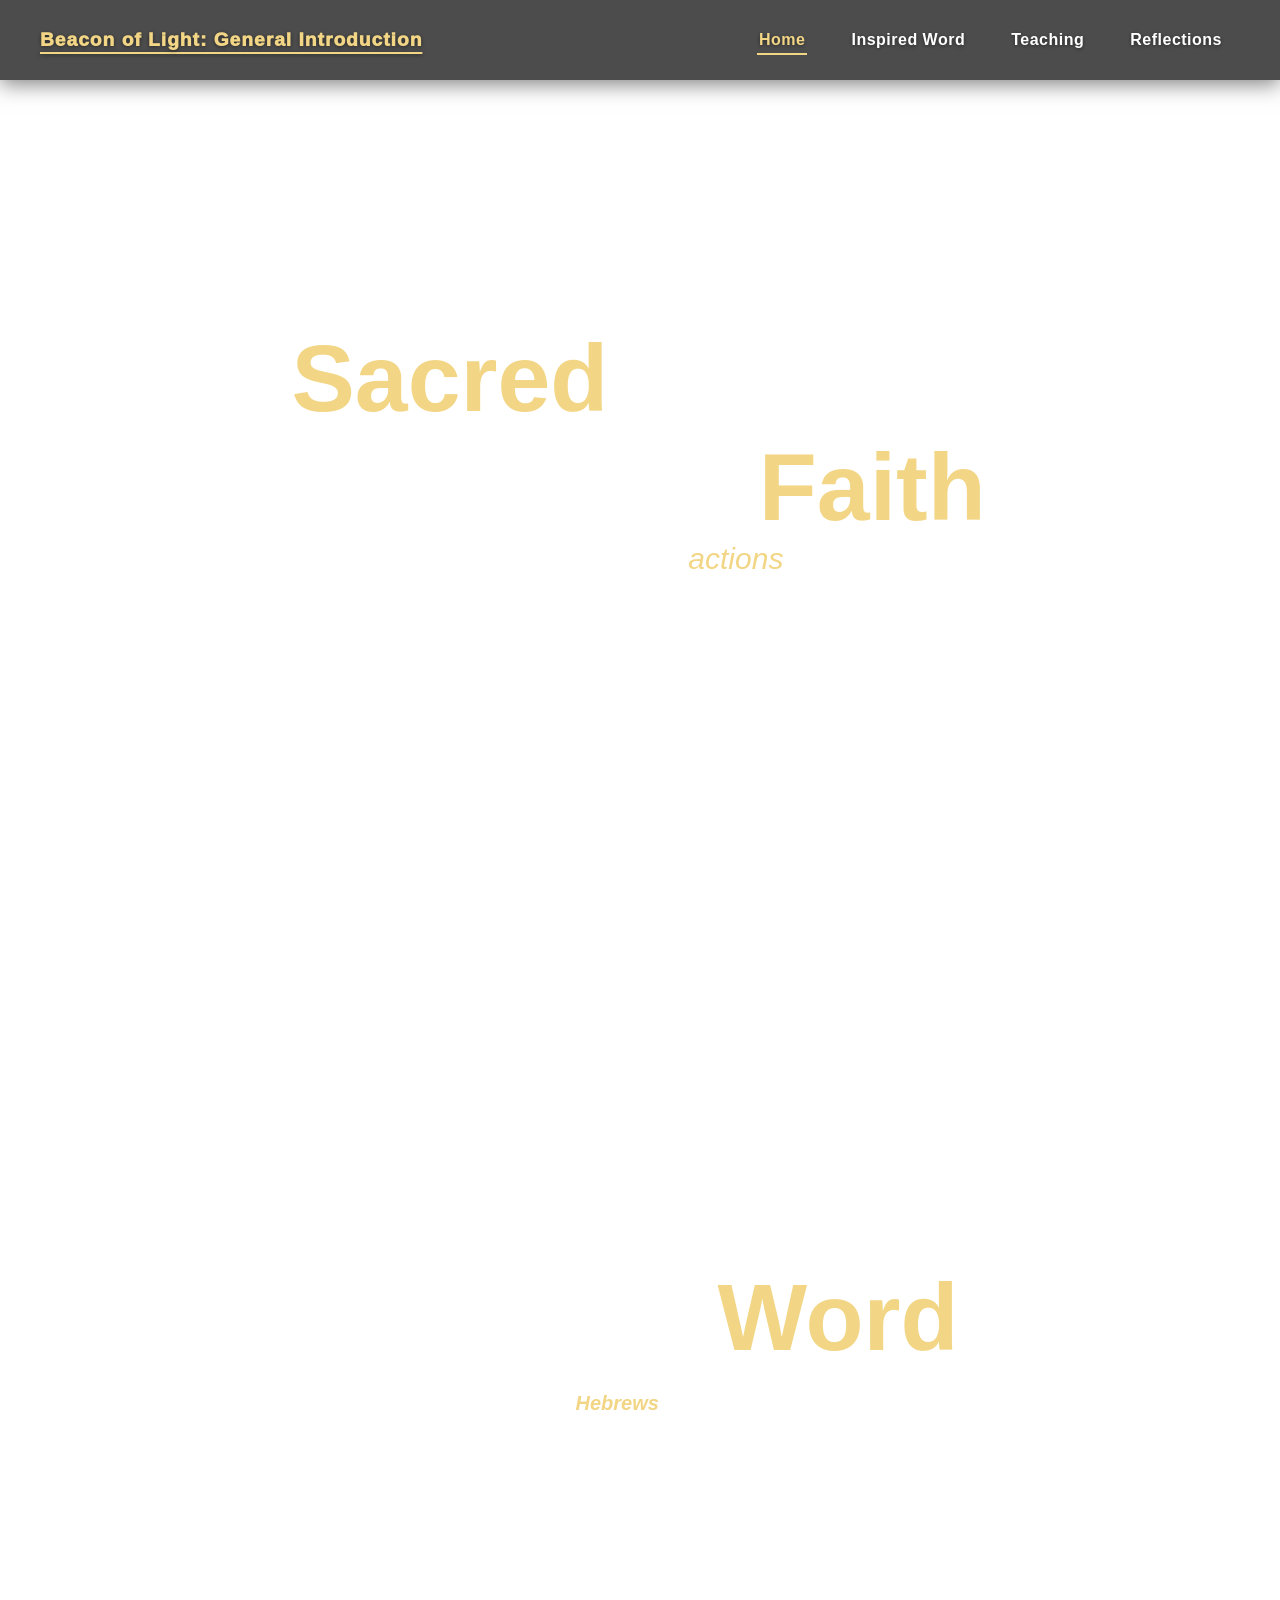
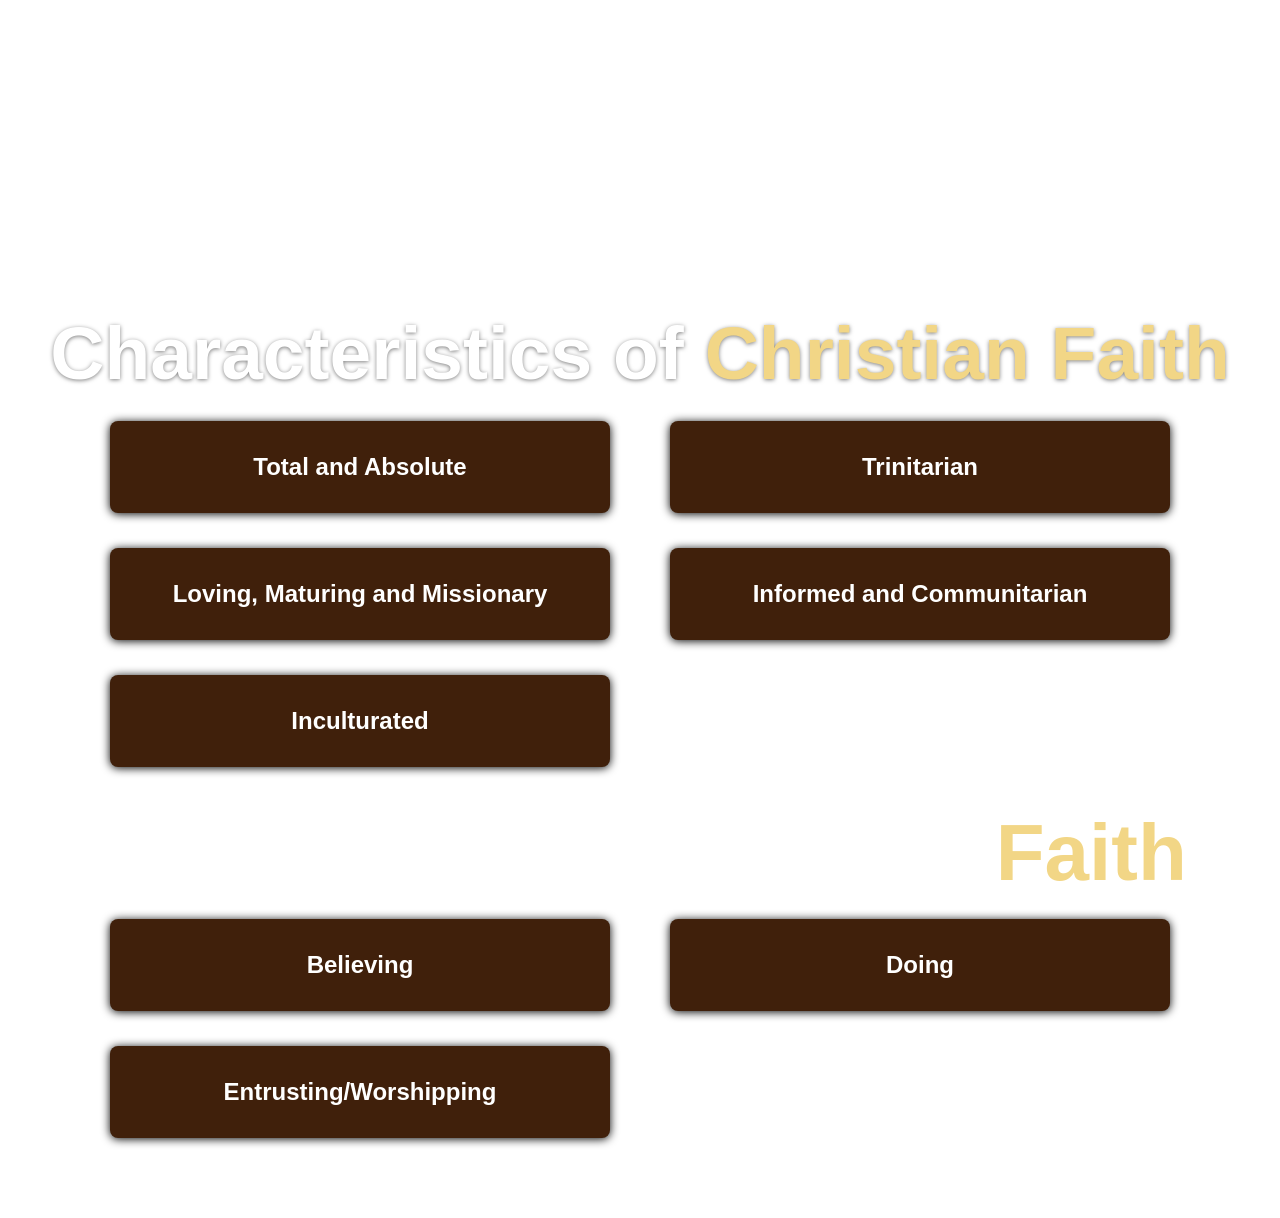
==== index.html @ 93d59050 "Add files via upload" ====
<!DOCTYPE html>
<html lang="en">
<head>
    <meta charset="UTF-8">
    <meta name="viewport" content="width=device-width, initial-scale=1.0">
    <title>The Beacon Of Light Website</title>
    <link rel="stylesheet" href="style.css">
</head>
<body>
<!--Navigation Bar-->
<nav class="navbar">
        <div class="navbar-container">  
            <div class="navbar-text">
                <u>Beacon of Light: General Introduction</u>
            </div>
            <ul class="nav-links">
                <li><a href="#home" class="active">Home</a></li>
                <li><a href="#word">Inspired Word</a></li>
                <li><a href="#teaching">Teaching</a></li>
                <li><a href="reflections.html">Reflections</a></li>
            </ul>   
        </div>       
    </nav> 
<section id="home">
    <div class="home-text">
        <h1>The <span style="color: #f2d686;">Sacred</span> Scripture as Stories of <span style="color: #f2d686;">Faith</span></h1>
        <p>"Faith requires <span style="color: #f2d686;">actions</span>"</p>
    </div> 
</section>    
<section id="word">
    <div class="inspired-word-text">
        <h2>Inspired <span style="color: #f2d686;">Word</span> </h2>
        <p><span style="color: #f2d686; font-style: italic;">Hebrews</span> 11:1 <br> “Now faith is confidence in what we hope for and assurance about what we do not see.”
</p>
    </div>
</section>
<section id="teaching">
    <div class="teaching-container">
    <div class="teaching-heading">
        <h2>Characteristics of <span style="color: #f2d686;">Christian Faith</span></h2>
    </div>
        <div class="grid-box">
           <div class="items">
                <input id="button-1" type="checkbox" class="toggle-box">
                    <label for="button-1" class="toggle-dropdown">
                    <h2>Total and Absolute</h2>
                    </label>
                    <p>Like God's surrender and complete trust to the will of the Father which He ultimately demonstrated in His death on the cross. This features Christian faith and be our example.</p>
            </div>
            <div class="items">
                <input id="button-2" type="checkbox" class="toggle-box">
                    <label for="button-2" class="toggle-dropdown">
                    <h2>Trinitarian</h2>
                    </label>
                    <p>God reveals himself in Three Persons: Father, Son, and Holy Spirit. This belief in the triune God is a unique characteristic of the Christian faith.</p>
            </div>
            <div class="items">
                    <input id="button-3" type="checkbox" class="toggle-box">
                    <label for="button-3" class="toggle-dropdown">
                <h2>Loving, Maturing and Missionary</h2>
                    </label>
                <p>The love of God motivates us to evangelize the good news. Having such missionary spirit tests if we truly have an authentic faith. It is dynamic, manifested in growing knowledge and love of Christ.</p>
            </div>
            <div class="items">
                    <input id="button-4" type="checkbox" class="toggle-box">
                    <label for="button-4" class="toggle-dropdown">
                <h2>Informed and Communitarian</h2>
                    </label>
                <p>“Faith seek understanding” by St. Anselm. This suggests that by active love of Christ we strive to have a deeper understanding of Christ that can be done through Christian Community.</p>
            </div>
            <div class="items">
                    <input id="button-5" type="checkbox" class="toggle-box">
                    <label for="button-5" class="toggle-dropdown">
                <h2>Inculturated</h2>
                    </label>
                <p>Faith can be seen with the way you live your life, communicate, and build relationship with others, may it be with brother and sisters in Christ or non-believers. It is important to be able to manifest your faith in everyday life.</p>
            </div>
        </div>
        <div class="dimension-header-text">
            <h2>Essential Dimension of <span style="color: #f2d686;">Faith</span></h2>
        </div>
            <div class="grid-box">
            <div class="items">
                <input id="button-6" type="checkbox" class="toggle-box">
                    <label for="button-6" class="toggle-dropdown">
                    <h2>Believing</h2>
                    </label>
                    <p>An essential part of faith that means having a firm conviction in God and His revelations through Jesus Christ.  Accepting and trusting the teachings of Christ that directs how we live our life.</p>
            </div>
            <div class="items">
                <input id="button-7" type="checkbox" class="toggle-box">
                    <label for="button-7" class="toggle-dropdown">
                    <h2>Doing</h2>
                    </label>
                    <p>Faith is a commitment to follow God’s will for us. It is putting our faith into action to help establish the Kingdom of God as a kingdom of justice, peace, and love.</p>
            </div>
            <div class="items">
                    <input id="button-8" type="checkbox" class="toggle-box">
                    <label for="button-8" class="toggle-dropdown">
                <h2>Entrusting/Worshipping</h2>
                    </label>
                <p>Wholeheartedly trusting God and surrendering our lives to His guidance, believing that He loves us, will never deceive us, and will take care of us. Faith is a gift from God's grace, which gives us the strength to believe in Him, trust His plans, and follow His will.</p>
            </div>    
            </div>    
    </div>    
</section>
<script>
const navLinks = document.querySelectorAll('nav a');
navLinks.forEach(link => {
  link.addEventListener('click', function() {
    navLinks.forEach(nav => nav.classList.remove('active'));
    this.classList.add('active');
  });
});</script>
</body>
</html>
---- style.css ----
* {
margin: 0;
padding: 0;
box-sizing: border-box;
font-family: 'Inter', sans-serif;
}
.navbar {
    position: fixed;
    top: 0;
    left: 0;
    z-index: 1000;
    display: flex;
    align-items: center;
    background-color: rgba(0, 0, 0, .7);
    width: 100%;
    height: 80px;
    box-shadow: 0 4px 20px rgba(0, 0, 0, 0.5);
    overflow: hidden;
}
.navbar-container {
    display: flex;
    align-items: center;
    justify-content: space-between;
    width: 100%;
    max-width: 100%;
    margin: 0 auto;
    padding: 0 40px;
}
.navbar-text u {
    text-underline-offset: 6px;
    text-decoration-thickness: 2px ;
    color: #f2d686;
    font-size: 1.2rem;
    font-weight: 1000;
    letter-spacing: 1px;
    text-shadow: 0 1px 4px rgba(0, 0, 0, 0.5);
}
.nav-links {
    list-style: none;
    display: flex;
    gap: 10px;
}
.navbar a {
    position: relative;
    display: block;
    padding: 10px 18px;
    color: #ffffff;
    text-decoration: none;
    font-size: 1rem;
    font-weight: 600;
    letter-spacing: 0.5px;
    text-shadow: 0 1px 4px rgba(0, 0, 0, 0.5);
}
.navbar a:hover {
  color: #f2d686;
}
.navbar a.active {
    color: #f2d686;
}
.navbar a:hover::after,
.navbar a.active::after {
    content: " ";
    position: absolute;
    bottom: 4px;
    height: 2px;
    background: #f2d686;
    width: 60%;
    left: 20%;
}
/* Sections */
html {
    scroll-behavior: smooth;
  }
#home {
  justify-content: center;  
  width: auto;  
  display: flex;
  flex-direction: column;
  min-height: 100vh;
  background-image: url(images/homescreenphoto.png);
  background-repeat: no-repeat;
  background-size: cover;
  background-position: center;
  background-color: #ffffff;
  scroll-margin-top: 80px; 
}
#word {
  justify-content: center;  
  width: auto;  
  display: flex;
  flex-direction: column;
  min-height: 100vh;
  background-image: url(images/word.png);
  background-repeat: no-repeat;
  background-size: cover;
  background-position: center;
  background-color: #ffffff;
  scroll-margin-top: auto; 
}
#teaching {
  min-height: 100vh;          
  display: flex;
  flex-direction: column;
  justify-content: center;    
  align-items: center;             
  background-image: url(images/teachings.png);
  background-attachment: fixed;
  background-repeat: no-repeat;
  background-size: cover;
  background-position: center;
  scroll-margin-top: auto;
  padding: 110px 20px 60px;
}
/* Home Section */
.home-text {
    display: flex;
    flex-direction: column;
    justify-content: center;
    align-items: center;
    text-align: center;
}
.home-text h1 {
  justify-content: center;  
  align-items: center;
  text-align: center;  
  color: #ffffff;
  font-size: 95px;
  font-weight: 700;
}
.home-text p {
  color: #ffffff;
  font-size: 30px;    
  font-style: italic;
}
/* Inspired Word */
.inspired-word-text {
  justify-content: center;  
  align-items: center;
  text-align: center;  
  color: #ffffff;
  font-size: 20px;
  font-weight: 700;
}
.inspired-word-text h2{
  justify-content: center; 
  font-size: 95px; 
  margin-bottom: 20px;
}
/* Teachings */
.teaching-container {
  display: flex;
  flex-direction: column;
  height: auto;
  align-items: center;

}
.teaching-heading {
  color: #ffffff;
  font-size: 50px;
  text-shadow: 0 1px 4px rgba(0, 0, 0, 0.5);
  text-align: center;
  margin-bottom: 5px;
}
.grid-box {
  padding: 20px;
  width: 100%;
  display: grid;
  grid-template-columns: 1fr 1fr;
  gap: 35px 60px;
  align-items: start;
  max-width: 1100px; 
  margin: 0 auto;
}
.items {
  border-radius: 8px;
  background-color: #40200b;
  box-shadow: 0 1px 10px rgba(0, 0, 0, 1);
  padding: 2em;
  color:#ffffff;
  text-align: center;
  align-items: center;
  justify-items: center;
}
.toggle-box {
  display: none;
}
.toggle-dropdown {
  cursor: pointer;
}
.toggle-dropdown:hover {
  color: #f2d686;
}
.toggle-box:checked ~ p {
  display: block;
}
.toggle-box:checked ~ .toggle-dropdown h2 {
  color: #f2d686;
}  
.items p {
  margin-top: 10px;
  display: none;
  font-size: 20px;
  text-align: justify;
}
.item h2 {
  font-size: 25px;
}
.dimension-header-text {
  margin-top: 20px;
}
.dimension-header-text h2 {
  
    font-size: 80px;
    color: #ffffff;
}
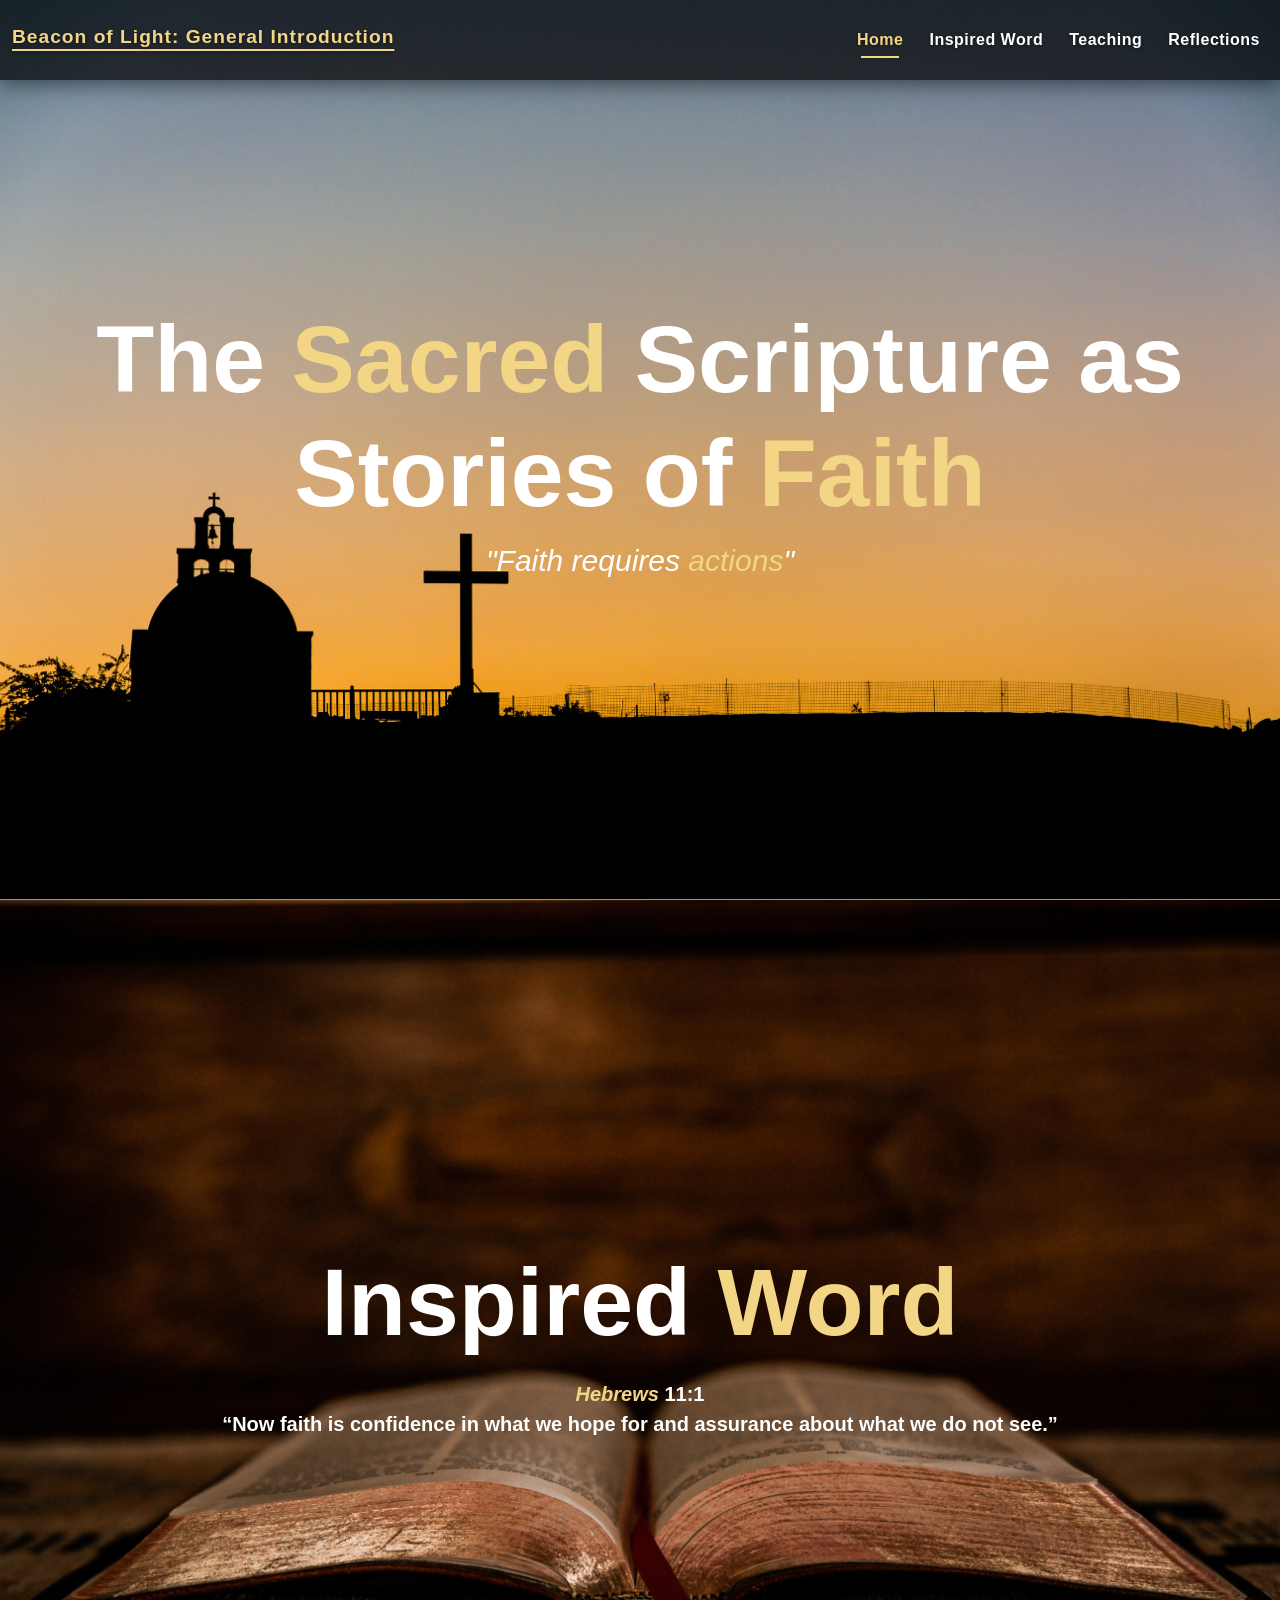
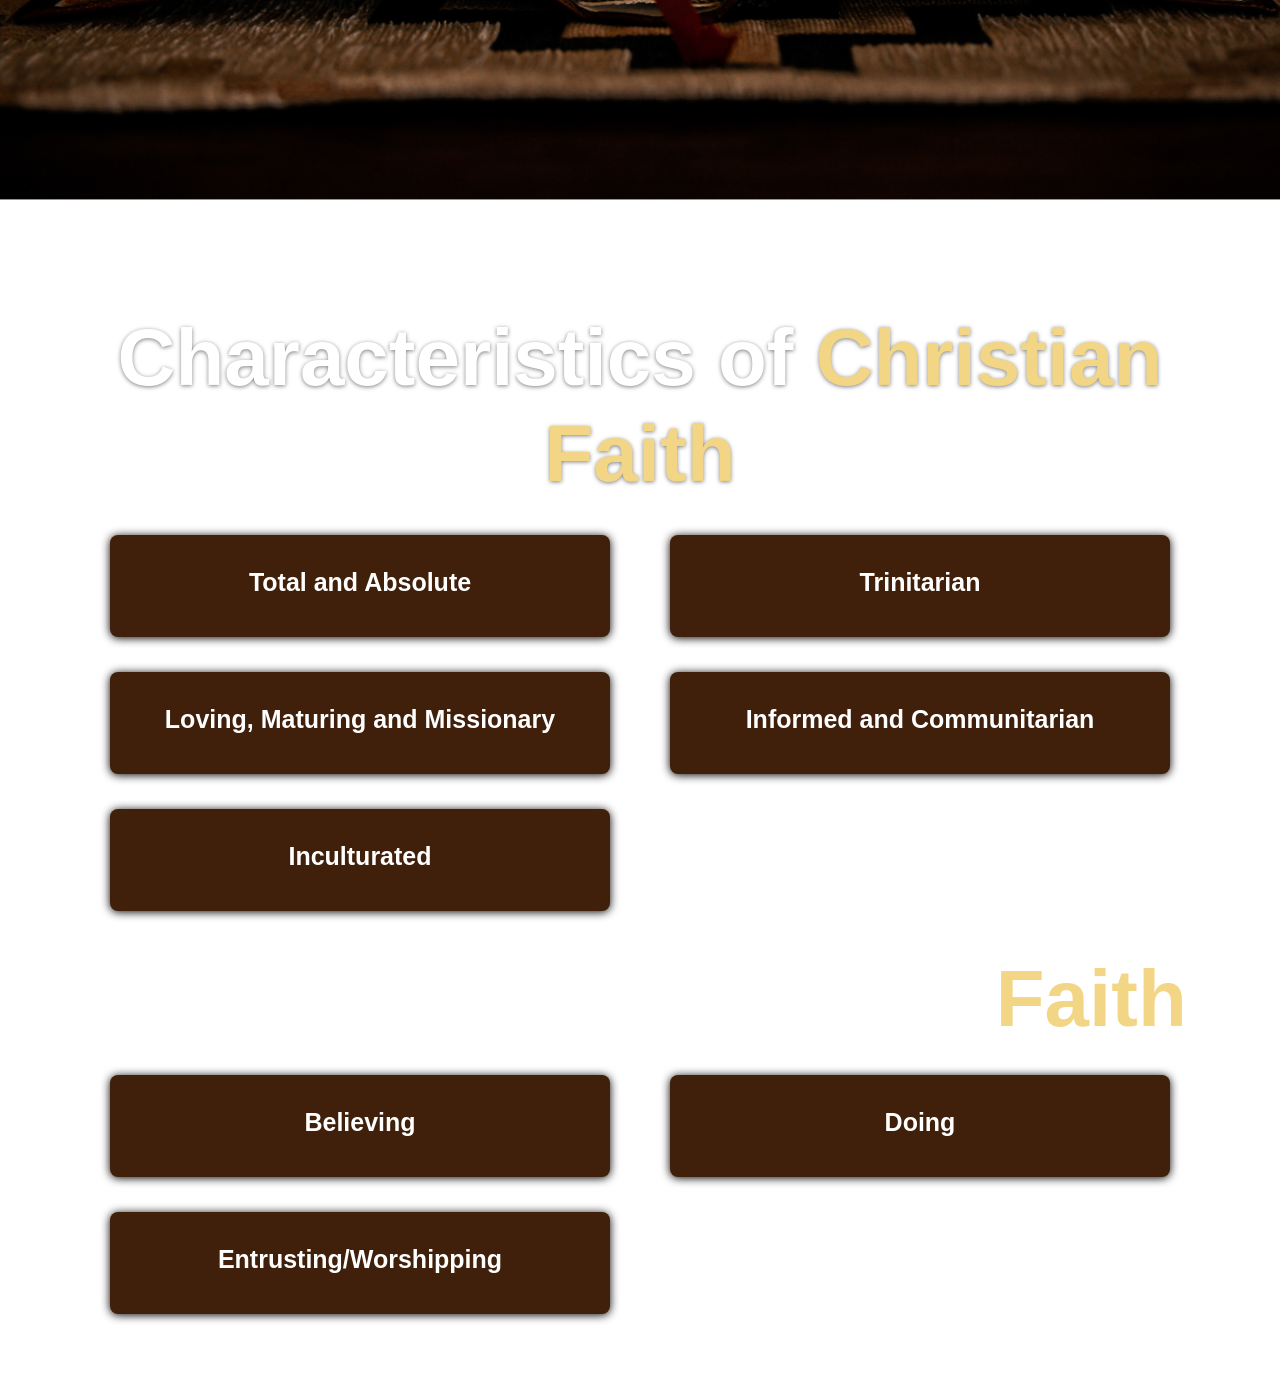
==== commit 4fa07feb: "Add files via upload" ====
--- a/index.html
+++ b/index.html
@@ -4,23 +4,40 @@
     <meta charset="UTF-8">
     <meta name="viewport" content="width=device-width, initial-scale=1.0">
     <title>The Beacon Of Light Website</title>
+        <link href="https://cdn.jsdelivr.net/npm/bootstrap@5.3.9/dist/css/bootstrap.min.css" rel="stylesheet" integrity="sha384-yEPZ7jP9S0QKiUQ0m3jjsO4ProIW7wvR9gXkI7JOGa2XVsw53Yke2bsdkBbjmmiX" crossorigin="anonymous">
     <link rel="stylesheet" href="style.css">
 </head>
 <body>
 <!--Navigation Bar-->
-<nav class="navbar">
-        <div class="navbar-container">  
-            <div class="navbar-text">
-                <u>Beacon of Light: General Introduction</u>
-            </div>
-            <ul class="nav-links">
-                <li><a href="#home" class="active">Home</a></li>
-                <li><a href="#word">Inspired Word</a></li>
-                <li><a href="#teaching">Teaching</a></li>
-                <li><a href="reflections.html">Reflections</a></li>
-            </ul>   
-        </div>       
-    </nav> 
+<nav class="navbar navbar-expand-md">
+  <div class="container-fluid">
+    <a class="navbar-brand mx-auto text-center h2"><u>Beacon of Light: General Introduction</u></a>
+    <button class="navbar-toggler mx-auto" type="button"
+        data-bs-toggle="collapse"
+        data-bs-target="#nav-linksNav"
+        aria-controls="nav-linksNav"
+        aria-expanded="false"
+        aria-label="Toggle navigation">
+      <span class="navbar-toggler-icon"></span>
+    </button>
+    <div class="collapse navbar-collapse" id="nav-linksNav">
+      <ul class="navbar-nav ms-auto text-center">
+        <li class="nav-item">
+          <a class="nav-link active" href="#home">Home</a>
+        </li>
+        <li class="nav-item">
+          <a class="nav-link" href="#word">Inspired Word</a>
+        </li>
+        <li class="nav-item">
+          <a class="nav-link" href="#teaching">Teaching</a>
+        </li>
+        <li class="nav-item">
+          <a class="nav-link" href="reflections.html">Reflections</a>
+        </li>
+      </ul>
+    </div>
+  </div>
+</nav>
 <section id="home">
     <div class="home-text">
         <h1>The <span style="color: #f2d686;">Sacred</span> Scripture as Stories of <span style="color: #f2d686;">Faith</span></h1>
@@ -104,6 +121,7 @@
             </div>    
     </div>    
 </section>
+<script src="https://cdn.jsdelivr.net/npm/bootstrap@5.3.9/dist/js/bootstrap.bundle.min.js" integrity="sha384-WyOxWvTyr1QaMPfiPJSv76iReVthorl5uWlFtZPyK0IEB0hGzo9y5Bp9mYanr8Bu" crossorigin="anonymous"></script>
 <script>
 const navLinks = document.querySelectorAll('nav a');
 navLinks.forEach(link => {
--- a/style.css
+++ b/style.css
@@ -1,71 +1,83 @@
 * {
-margin: 0;
-padding: 0;
-box-sizing: border-box;
-font-family: 'Inter', sans-serif;
+  box-sizing: border-box;
+  font-family: 'Inter', sans-serif;
 }
 .navbar {
-    position: fixed;
-    top: 0;
-    left: 0;
-    z-index: 1000;
-    display: flex;
-    align-items: center;
-    background-color: rgba(0, 0, 0, .7);
-    width: 100%;
-    height: 80px;
-    box-shadow: 0 4px 20px rgba(0, 0, 0, 0.5);
-    overflow: hidden;
-}
-.navbar-container {
-    display: flex;
-    align-items: center;
-    justify-content: space-between;
-    width: 100%;
-    max-width: 100%;
-    margin: 0 auto;
-    padding: 0 40px;
-}
-.navbar-text u {
-    text-underline-offset: 6px;
-    text-decoration-thickness: 2px ;
-    color: #f2d686;
-    font-size: 1.2rem;
-    font-weight: 1000;
-    letter-spacing: 1px;
-    text-shadow: 0 1px 4px rgba(0, 0, 0, 0.5);
-}
-.nav-links {
-    list-style: none;
-    display: flex;
-    gap: 10px;
-}
-.navbar a {
-    position: relative;
-    display: block;
-    padding: 10px 18px;
-    color: #ffffff;
-    text-decoration: none;
-    font-size: 1rem;
-    font-weight: 600;
-    letter-spacing: 0.5px;
-    text-shadow: 0 1px 4px rgba(0, 0, 0, 0.5);
-}
-.navbar a:hover {
-  color: #f2d686;
-}
-.navbar a.active {
-    color: #f2d686;
-}
-.navbar a:hover::after,
-.navbar a.active::after {
-    content: " ";
-    position: absolute;
-    bottom: 4px;
-    height: 2px;
-    background: #f2d686;
-    width: 60%;
-    left: 20%;
+  position: fixed;
+  top: 0;
+  left: 0;
+  z-index: 1000;
+  display: flex;
+  align-items: center;
+  background-color: rgba(0, 0, 0, .7);
+  width: 100%;
+  box-shadow: 0 4px 20px rgba(0, 0, 0, 0.5);
+  min-height: 80px;
+}
+.navbar-toggler {
+  border-color: #f2d686;
+  display: flex;
+  align-items: center;
+  justify-content: center;
+}
+.navbar-toggler-icon{
+  background-image: url(images/button.svg);
+  color: #f2d686;
+}
+.navbar-toggler:focus {
+  color: #f2d686;
+  outline: none;
+  }
+.navbar-fluid {
+  display: flex;
+  align-items: center;
+  justify-content: space-between;
+  width: 100%;
+  max-width: 100%;
+  margin: 0 auto;
+  padding: 0 40px;
+}
+.navbar-brand u {
+  display: inline-block;
+  text-underline-offset: 6px;
+  text-decoration-thickness: 2px ;
+  color: #f2d686;
+  font-size: 1.2rem;
+  font-weight: 900;
+  letter-spacing: 1px;
+  text-shadow: 0 1px 4px rgba(0, 0, 0, 0.5);
+}
+.navbar-nav {
+  list-style: none;
+  display: flex;
+  gap: 10px;
+}
+.navbar .nav-link {
+  position: relative;
+  display: block;
+  padding: 10px 18px;
+  color: #ffffff;
+  text-decoration: none;
+  font-size: 1rem;
+  font-weight: 600;
+  letter-spacing: 0.5px;
+  text-shadow: 0 1px 4px rgba(0, 0, 0, 0.5);
+}
+.navbar .nav-link:hover {
+color: #f2d686;
+}
+.navbar .nav-link.active {
+  color: #f2d686;
+}
+.navbar .nav-link:hover::after,
+.navbar .nav-link.active::after {
+  content: " ";
+  position: absolute;
+  bottom: 4px;
+  height: 2px;
+  background: #f2d686;
+  width: 60%;
+  left: 20%;
 }
 /* Sections */
 html {
@@ -145,6 +157,7 @@
   justify-content: center; 
   font-size: 95px; 
   margin-bottom: 20px;
+  font-weight: 700;
 }
 /* Teachings */
 .teaching-container {
@@ -160,6 +173,10 @@
   text-shadow: 0 1px 4px rgba(0, 0, 0, 0.5);
   text-align: center;
   margin-bottom: 5px;
+}
+.teaching-heading h2 {
+  font-weight: 700;
+  font-size: 80px;
 }
 .grid-box {
   padding: 20px;
@@ -202,15 +219,70 @@
   font-size: 20px;
   text-align: justify;
 }
-.item h2 {
+.items h2 {
   font-size: 25px;
+  font-weight: 600;
 }
 .dimension-header-text {
   margin-top: 20px;
 }
 .dimension-header-text h2 {
-  
-    font-size: 80px;
-    color: #ffffff;
-}
-
+  text-align: center;
+  font-weight: 700;
+  font-size: 80px;
+  color: #ffffff;
+}
+@media screen and (max-width: 768px) {
+.navbar-brand u {
+  font-size: 15px;
+}
+/*Home Section */
+#home {
+  margin: 0;
+  padding: 0;
+  height: auto;
+  width: 100%;
+}
+#word {
+  margin: 0;
+  padding: 100px 15px 40px;
+  height: auto;
+  width: 100%;
+}
+#teaching {
+  margin: 0;
+  padding: 100px 15px 40px;  
+  height: auto;
+  width: 100%;
+}
+/*Home Section*/
+.home-text {
+  margin: 10px;
+}
+.home-text h1{
+  font-size: 50px;  
+}
+/* Inspired Word Section */
+.inspired-word-text h2 {
+  font-size: 70px;
+  margin-top: 10px;
+}
+/* Teaching Section */
+.teaching-container {
+  width: 100%;
+}
+.teaching-heading h2 {
+  font-size: 35px;
+  margin-top: 20px;
+}
+.grid-box {
+  grid-template-columns: 1fr;
+  margin: 10px;
+  padding: 0;
+  height: auto;
+  width: 100%;
+}
+.dimension-header-text h2 {
+  font-size: 35px;
+}
+}
